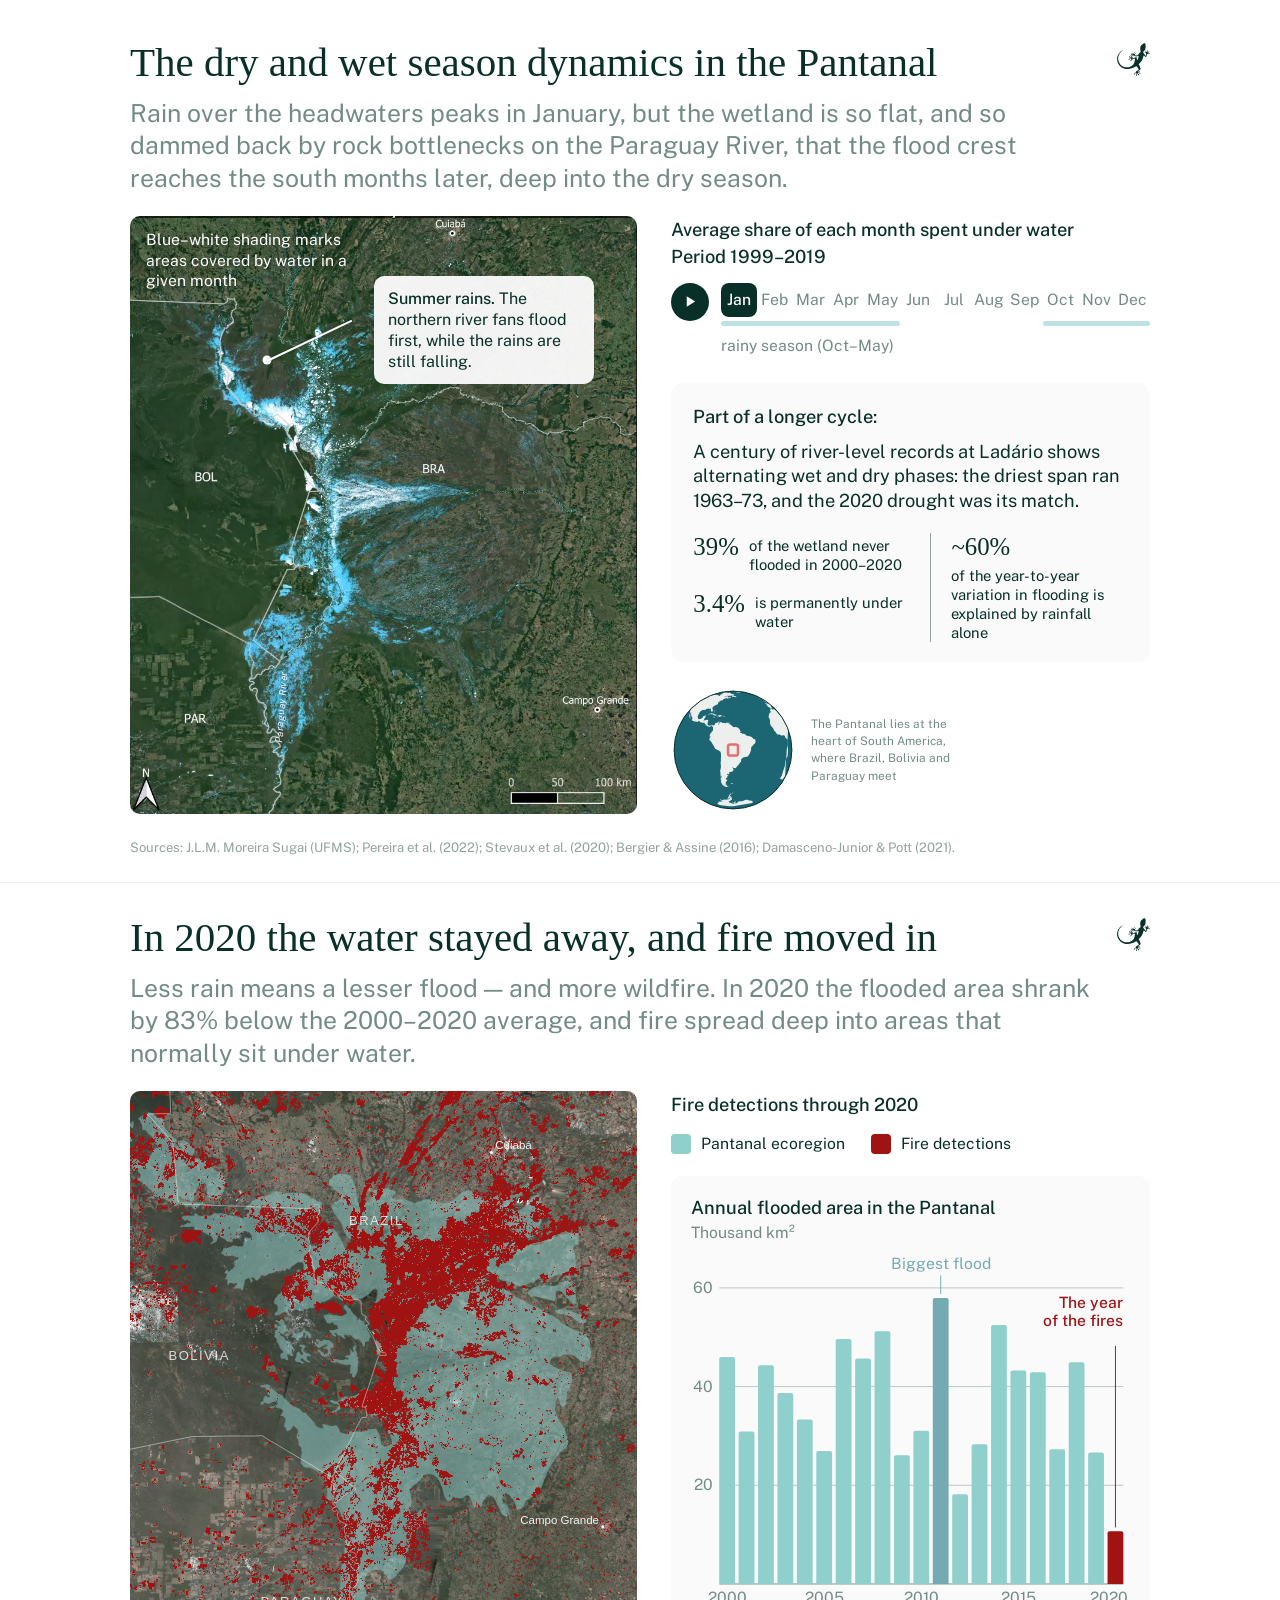
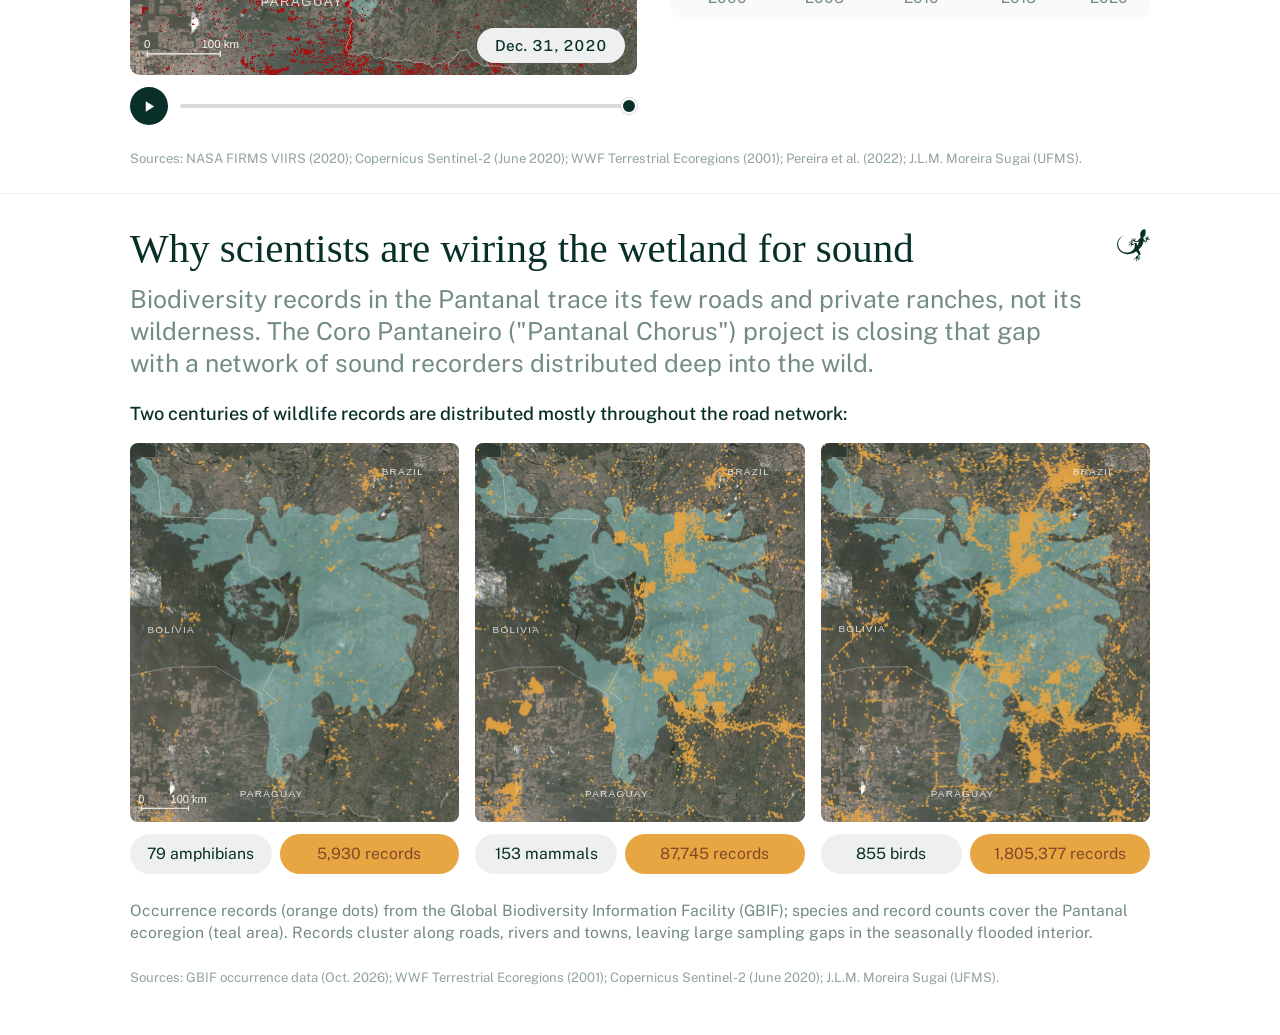
==== index.html @ e4e90130 "Pantanal flood pulse, 2020 fires and Coro Pantaneiro interactive (2026_096) Three stand-alone figure" ====
<!DOCTYPE html>
<html lang="en">
<head>
<meta charset="UTF-8">
<meta name="viewport" content="width=device-width, initial-scale=1.0">
<title>Pantanal figures (2026_096)</title>
<link rel="preconnect" href="https://fonts.googleapis.com">
<link rel="preconnect" href="https://fonts.gstatic.com" crossorigin>
<link href="https://fonts.googleapis.com/css2?family=Public+Sans:wght@400;500;600&family=Rowan:wght@400;500&display=swap" rel="stylesheet">
<link rel="stylesheet" href="css/style.css">
<link rel="preload" as="image" href="assets/pdf_flood_july.jpg">
<link rel="preload" as="image" href="assets/pdf_fire_sep.jpg">
</head>
<body>

<!-- ============ Figure 1 — The dry and wet season dynamics in the Pantanal ============ -->
<section id="figure-1">
  <div class="wrap">
    <div class="card">
      <div class="fig-head">
        <h2 id="pulseHeading"></h2>
        <img class="fig-logo" src="assets/mongabay-logomark.svg" alt="Mongabay" width="40" height="40">
      </div>
      <div class="section-body" id="pulseBody"></div>
      <div class="two-col">
        <div>
          <div class="map-frame" id="pulseFrame">
            <video id="pulseVideo" src="assets/flood_monthly.mp4" poster="assets/flood_poster.jpg"
                   muted playsinline loop preload="auto"></video>
            <p class="map-overlay" id="pulseOverlay"></p>
            <span class="river-label">Paraguay River</span>
            <!-- callouts injected here -->
          </div>
        </div>
        <div>
          <p class="map-title"><span id="pulseMapTitle"></span><span class="map-title-period" id="pulseMapPeriod"></span></p>
          <div class="transport">
            <button class="playbtn" id="pulsePlay" aria-label="Play or pause the monthly flood animation"></button>
            <div class="month-dial">
              <div class="month-row" id="monthRow"></div>
              <div class="season-band" id="seasonBand"></div>
              <div class="season-label" id="seasonLabel"></div>
            </div>
          </div>
          <div class="cycle-panel">
            <p class="panel-lead" id="pulseCycleLead"></p>
            <p class="panel-body" id="pulseCycleNote"></p>
            <div class="stat-grid" id="pulseStats"></div>
          </div>
          <figure class="globe-row">
            <img src="assets/locator_globe.svg" alt="Globe centred on South America with the Pantanal marked in red">
            <figcaption id="pulseGlobeCaption"></figcaption>
          </figure>
        </div>
      </div>
      <p class="fig-sources" id="fig1Sources"></p>
    </div>
  </div>
</section>

<!-- ============ Figure 2 — In 2020 the water stayed away, and fire moved in ============ -->
<section id="figure-2">
  <div class="wrap">
    <div class="card">
      <div class="fig-head">
        <h2 id="fireHeading"></h2>
        <img class="fig-logo" src="assets/mongabay-logomark.svg" alt="Mongabay" width="40" height="40">
      </div>
      <div class="section-body" id="fireBody"></div>
      <div class="two-col">
        <div>
          <div class="map-frame">
            <img class="map-base" src="assets/fig2_basemap_photo.jpg"
                 alt="Satellite map of the Pantanal, teal ecoregion area with 2020 fire detections in red">
            <canvas id="fireCanvas" width="1320" height="1520" aria-hidden="true"></canvas>
            <img class="map-furniture" src="assets/fig2_overlay.svg" alt="" aria-hidden="true">
            <div class="date-chip" id="dateChip">Dec. 31, 2020</div>
          </div>
          <div class="transport">
            <button class="playbtn" id="firePlay" aria-label="Play or pause the 2020 flood and fire animation"></button>
            <input type="range" class="timeline" id="fireSlider" min="0" max="1000" value="0"
                   aria-label="Scrub through 2020">
          </div>
        </div>
        <div>
          <p class="map-title" id="fireMapTitle"></p>
          <div class="legend" id="fireLegend"></div>
          <div class="chart-block">
            <p class="chart-title" id="chartTitle"></p>
            <p class="chart-unit" id="chartUnit"></p>
            <svg id="floodChart" viewBox="0 0 560 450" role="img"
                 aria-label="Bar chart of annual flooded area in the Pantanal, 2000 to 2020"></svg>
          </div>
        </div>
      </div>
      <p class="fig-sources" id="fig2Sources"></p>
    </div>
  </div>
</section>

<!-- ============ Figure 3 — Why scientists are wiring the wetland for sound ============ -->
<section id="figure-3">
  <div class="wrap">
    <div class="card">
      <div class="fig-head">
        <h2 id="listenHeading"></h2>
        <img class="fig-logo" src="assets/mongabay-logomark.svg" alt="Mongabay" width="40" height="40">
      </div>
      <div class="section-body" id="listenBody"></div>
      <p class="map-title" id="gbifTitle"></p>
      <div class="gbif-grid" id="gbifGrid"></div>
      <p class="map-caption" id="gbifCaption"></p>
      <p class="fig-sources" id="fig3Sources"></p>
    </div>
  </div>
</section>

<script src="js/content.js"></script>
<script src="assets/fire_days.js"></script>
<script src="js/main.js"></script>
</body>
</html>
---- css/style.css ----
/* ============================================================
   Pantanal flood pulse × fire × bioacoustics — Mongabay style
   Layout and type follow Andrés's Illustrator redesign
   (2026_096_AA_Pantanal_v1.ai, 28 Oct), scaled from its
   1350 pt canvas to the page. Tokens first — adjust here.
   ============================================================ */

:root {
  /* Mongabay Design System tokens — adjust here */
  --pine: #092f29;         /* pine-green */
  --emerald: #006a54;      /* emerald-green */
  --charcoal: #181818;
  --gray-mid: #d9d9d9;     /* medium-gray / border */
  --offwhite: #eef0f0;     /* off-white (pills ground) */
  --white: #fcfcfc;
  --surface: #ffffff;      /* finished graphics sit on white, like the article page */
  --chart-panel: #fafafa;  /* chart + note panels */
  --hairline: #0f362e14;   /* line */
  --ink: #092f29;          /* text on light = pine */
  --tone-light: #738b87;   /* ink-muted: decks, captions, axis labels */
  --ink-subtle: #92a3a0;   /* source lines, panel divider */

  /* Data + map tokens — adjust here */
  --flood-teal: #8fd0cd;   /* bars + flood legend, matches the video's water */
  --flood-deep: #74aab1;   /* highlighted 2011 bar + its leader */
  --fire-red: #a01313;     /* 2020 bar, fire legend, red annotation */
  --flood-light: #bee1e5;  /* sky-blue: rainy-season band */
  --chart-grid: #788986;
  --tiger-orange: #e8a643;      /* GBIF dots + record pill background — adjust here */
  --tiger-orange-tone: #80482b; /* record pill text (brown) — adjust here */

  /* Typography — adjust font stacks and base size here */
  --font-serif: "Rowan", Georgia, serif;
  --font-sans: "Public Sans", Helvetica, Arial, sans-serif;
  --text-base: 16px;

  /* Layout — adjust page width and rhythm here */
  --maxw: 1060px;
  --gap: 28px;
  --radius: 10px;
}

* { box-sizing: border-box; margin: 0; padding: 0; }

html { font-size: var(--text-base); }

body {
  font-family: var(--font-sans);
  color: var(--ink);
  background: var(--surface);   /* white, matching the article page — adjust here */
  line-height: 1.5;
  -webkit-font-smoothing: antialiased;
}

.wrap {
  max-width: var(--maxw);
  margin: 0 auto;
  padding: 0 20px;
}

/* ---------------- figures (stand-alone cards) ---------------- */

section { padding: 24px 0; }
section:first-of-type { padding-top: 32px; }
section:last-of-type { padding-bottom: 48px; }

/* figures flow on the white page; a hairline separates them in the compiled view */
body:not(.solo) section + section { border-top: 1px solid var(--hairline); }

.card { padding: 6px 0 0; }

.fig-head {
  display: flex;
  justify-content: space-between;
  align-items: flex-start;
  gap: 16px;
  margin-bottom: 10px;
}
.fig-head h2 { margin-bottom: 0; }

/* lizard mark: 0.8 × the title size, as in the static graphics */
.fig-logo {
  flex: none;
  width: clamp(1.3rem, 3vw, 2.05rem);   /* adjust mark size here */
  height: auto;
  margin-top: 0.3rem;
}

h2 {
  font-family: var(--font-serif);
  font-weight: 400;
  font-size: clamp(1.5rem, 3.85vw, 2.56rem);
  line-height: 1.2;
  color: var(--pine);
}

.section-body p {
  margin-bottom: 14px;
  font-weight: 400;
  font-size: clamp(1.05rem, 2.35vw, 1.55rem);
  line-height: 1.3;
  color: var(--tone-light);   /* ink-muted deck — adjust here */
  max-width: 64ch;
}

.two-col {
  display: grid;
  grid-template-columns: 1.06fr 1fr;   /* map | text, as in the v1 artboards — adjust here */
  gap: clamp(20px, 3vw, 34px);
  align-items: start;
  margin-top: 22px;
}

.map-title {
  font-size: clamp(0.95rem, 1.7vw, 1.14rem);
  font-weight: 500;
  color: var(--pine);
  margin-bottom: 10px;
}
.map-title-period { display: block; }

/* ---------------- video + overlays ---------------- */

.map-frame {
  position: relative;
  border-radius: var(--radius);
  overflow: hidden;
  container-type: inline-size;   /* lets the date chip scale with the video */
}
.map-frame video, .map-frame img.still { width: 100%; display: block; }

/* white annotation over the map's top-left corner (replaces the caption);
   the soft shadow keeps it readable while the flood animates beneath */
.map-overlay {
  position: absolute;
  top: 14px; left: 16px;
  color: #fff;
  font-size: clamp(0.78rem, 1.5vw, 0.98rem);
  line-height: 1.32;
  max-width: 21ch;
  text-shadow: 0 1px 8px rgba(0, 0, 0, 0.5);
}

/* callouts over the flood map */
.callout {
  position: absolute;
  opacity: 0;
  transition: opacity 0.45s ease;
  pointer-events: none;
}
.callout.visible { opacity: 1; }
.callout .dot {
  position: absolute;
  width: 9px; height: 9px;
  border-radius: 50%;
  background: #fff;
  transform: translate(-50%, -50%);
}
.callout .line {
  position: absolute;
  height: 2px;
  background: #fff;
  box-shadow: 0 0 2px rgba(0, 0, 0, 0.4);
  transform-origin: left center;
}
.callout .box {
  position: absolute;
  width: min(22ch, 44vw);
  background: rgba(252, 252, 252, 0.95);
  border-radius: 10px;
  padding: 12px 14px;
  font-size: clamp(0.78rem, 1.55vw, 1rem);
  line-height: 1.32;
  color: var(--ink);
}
.callout .box b { font-weight: 500; }

/* date chip (2020 map) — sized in container units so it always
   covers the burned-in label corner, whatever the video width */
.date-chip {
  position: absolute;
  right: 12px; bottom: 12px;
  padding: 10px 18px;
  background: var(--offwhite);   /* rounded pill, like the Fig 3 labels — adjust here */
  color: var(--ink);
  font-variant-numeric: tabular-nums;
  font-size: clamp(0.72rem, 3.4cqw, 0.95rem);
  font-weight: 500;
  border-radius: 999px;
  line-height: 1;
}

/* fire canvas sits over the basemap image; label overlay above the fire */
.map-frame img.map-base { width: 100%; display: block; }
#fireCanvas,
.map-frame img.map-furniture {
  position: absolute;
  inset: 0;
  width: 100%;
  height: 100%;
  pointer-events: none;
}

/* river label on the Fig 1 animation — position/rotation adjust here */
.river-label {
  position: absolute;
  left: 30%;
  top: 82%;
  transform: translate(-50%, -50%) rotate(-86deg);
  color: var(--white);
  font-style: italic;
  font-size: clamp(0.6rem, 1.9cqw, 0.82rem);
  letter-spacing: 0.05em;
  text-shadow: 0 1px 6px rgba(0, 0, 0, 0.55);
  white-space: nowrap;
  pointer-events: none;
}

/* transport row: play button + dial / slider */
.transport {
  display: flex;
  align-items: flex-start;
  gap: 12px;
  margin-top: 12px;
}

.playbtn {
  flex: none;
  width: 38px; height: 38px;
  border: none;
  border-radius: 50%;
  background: var(--pine);         /* control color — adjust here */
  color: var(--white);
  cursor: pointer;
  display: grid;
  place-items: center;
}
.playbtn svg { width: 15px; height: 15px; fill: currentColor; }

/* month dial (fig 1 right column) */
.month-dial { flex: 1; }
.month-row { display: flex; }
.month-cell {
  flex: 1;
  border: none;
  background: none;
  font-family: var(--font-sans);
  font-size: clamp(0.72rem, 1.5vw, 0.98rem);
  font-weight: 400;
  color: var(--tone-light);
  padding: 7px 0 8px;
  cursor: pointer;
  border-radius: 8px;
  position: relative;
}
.month-cell.active {
  background: var(--pine);
  color: var(--white);
  font-weight: 500;
}
.season-band { position: relative; height: 5px; margin-top: 4px; }
.season-band .seg {
  position: absolute;
  top: 0; height: 100%;
  background: var(--flood-light);   /* rainy-season band color — adjust here */
  border-radius: 2.5px;
}
.season-label {
  font-size: clamp(0.72rem, 1.5vw, 0.98rem);
  color: var(--tone-light);
  margin-top: 8px;
}

/* hover states only where a real pointer exists */
@media (hover: hover) and (pointer: fine) {
  .playbtn:hover { background: var(--emerald); }
  .month-cell:not(.active):hover { background: var(--offwhite); }
}

/* 2020 slider */
input[type="range"].timeline {
  flex: 1;
  align-self: center;
  -webkit-appearance: none;
  appearance: none;
  height: 4px;
  border-radius: 2px;
  background: var(--gray-mid);
  outline: none;
}
input[type="range"].timeline::-webkit-slider-thumb {
  -webkit-appearance: none;
  appearance: none;
  width: 16px; height: 16px;
  border-radius: 50%;
  background: var(--pine);
  border: 2.5px solid var(--white);
  box-shadow: 0 0 0 1px var(--gray-mid);
  cursor: pointer;
}
input[type="range"].timeline::-moz-range-thumb {
  width: 16px; height: 16px;
  border-radius: 50%;
  background: var(--pine);
  border: 2.5px solid var(--white);
  box-shadow: 0 0 0 1px var(--gray-mid);
  cursor: pointer;
}

.map-caption {
  font-size: 0.98rem;
  color: var(--tone-light);
  line-height: 1.4;
  margin-top: 26px;
}

/* legend (fig 2 right column) */
.legend { display: flex; gap: 26px; margin: 14px 0 20px; flex-wrap: wrap; }
.legend .item { display: flex; align-items: center; gap: 10px; font-size: 0.98rem; color: var(--ink); }
.legend .sw { width: 20px; height: 20px; border-radius: 4px; }
.legend .sw.flood { background: var(--flood-teal); }
.legend .sw.fire { background: var(--fire-red); }

/* ---------------- fig 1: cycle panel + stats ---------------- */

.cycle-panel {
  background: var(--chart-panel);   /* note panel ground — adjust here */
  border-radius: 12px;
  padding: 20px 22px;
  margin-top: 26px;
}
.panel-lead {
  font-size: 1.14rem;
  font-weight: 500;
  color: var(--ink);
  margin-bottom: 10px;
}
.panel-body {
  font-size: 1.14rem;
  line-height: 1.32;
  color: var(--ink);
}
.stat-grid {
  display: grid;
  grid-template-columns: 1.2fr 1fr;
  margin-top: 20px;
}
.stat-col { display: flex; flex-direction: column; gap: 16px; padding-right: 10px; }
.stat-col.right {
  border-left: 1px solid var(--ink-subtle);   /* divider — adjust here */
  padding: 0 0 0 20px;
}
.stat { display: flex; gap: 10px; align-items: flex-start; }
.stat.tall { flex-direction: column; gap: 6px; }
.stat-num {
  font-family: var(--font-serif);   /* serif stat numbers — adjust here */
  font-size: 1.55rem;   /* big stat numbers — adjust here */
  line-height: 1.1;
  color: var(--ink);
}
.stat-label {
  font-size: 0.92rem;
  line-height: 1.3;
  color: var(--ink);
  padding-top: 3px;
}
.stat.tall .stat-label { padding-top: 0; }

/* locator globe under the panel, label beside it */
.globe-row {
  display: flex;
  align-items: center;
  gap: 16px;
  margin-top: 26px;
}
.globe-row img { width: 124px; flex: none; }   /* globe size — adjust here */
.globe-row figcaption {
  font-size: 0.74rem;
  color: var(--tone-light);
  line-height: 1.45;
  max-width: 24ch;
}

/* ---------------- fig 2: bar chart ---------------- */

.chart-block {
  background: var(--chart-panel);   /* charts sit on a chart-panel — adjust here */
  border-radius: 12px;
  padding: 18px 20px 12px;
}
.chart-title {
  font-size: 1.14rem;
  font-weight: 500;
  color: var(--ink);
}
.chart-unit { font-size: 0.98rem; color: var(--tone-light); margin-bottom: 10px; }
#floodChart { width: 100%; height: auto; display: block; }
#floodChart text { font-family: var(--font-sans); }

/* ---------------- fig 3: GBIF multiples + pills ---------------- */

.gbif-grid {
  display: grid;
  grid-template-columns: repeat(3, 1fr);
  gap: 16px;
  margin-top: 16px;
}
.gbif-grid figure { margin: 0; }
.gbif-grid img {
  width: 100%;
  display: block;
  border-radius: 8px;
}
.pill-row { display: flex; gap: 8px; margin-top: 12px; }
.pill {
  border-radius: 999px;
  font-size: 0.98rem;
  line-height: 1;
  padding: 12px 8px;
  text-align: center;
  white-space: nowrap;
}
.pill-light { background: var(--offwhite); color: var(--ink); flex: 0 0 43%; }
.pill-dark { background: var(--tiger-orange); color: var(--tiger-orange-tone); flex: 1; }

#figure-3 .map-title { margin-top: 20px; }
#figure-3 .map-caption { max-width: none; }

/* ---------------- per-figure source line ---------------- */

.fig-sources {
  margin-top: 24px;
  font-size: 0.82rem;        /* a credit, not fine print */
  color: var(--ink-subtle);
  line-height: 1.5;
}

/* ---------------- print (for the Illustrator snapshot) ---------------- */

/* pdf snapshot mode keeps the desktop layout whatever the print engine's
   layout width, so columns match the live page */
body.pdf .two-col { grid-template-columns: 1.06fr 1fr; }
body.pdf .callout .box { width: min(22ch, 260px); }

@media print {
  * { print-color-adjust: exact; -webkit-print-color-adjust: exact; }
  .playbtn, input.timeline { display: none; }  /* UI controls, not design content */
  .card, .map-frame, .chart-block { break-inside: avoid; }
  body:not(.solo) section + section { border-top: none; }
}

/* ---------------- responsive ---------------- */

@media (max-width: 760px) {
  .two-col { grid-template-columns: 1fr; }
  .stat-grid { grid-template-columns: 1fr; }
  .stat-col { padding-right: 0; }
  .stat-col.right {
    border-left: none;
    border-top: 1px solid var(--ink-subtle);
    padding: 16px 0 0;
    margin-top: 16px;
  }
  /* GBIF maps stay three-across so the comparison reads at a glance */
  .gbif-grid { gap: 8px; }
  .pill-row { flex-direction: column; gap: 6px; }
  .pill { font-size: 0.72rem; padding: 8px 6px; }
  .pill-light { flex: none; }
}
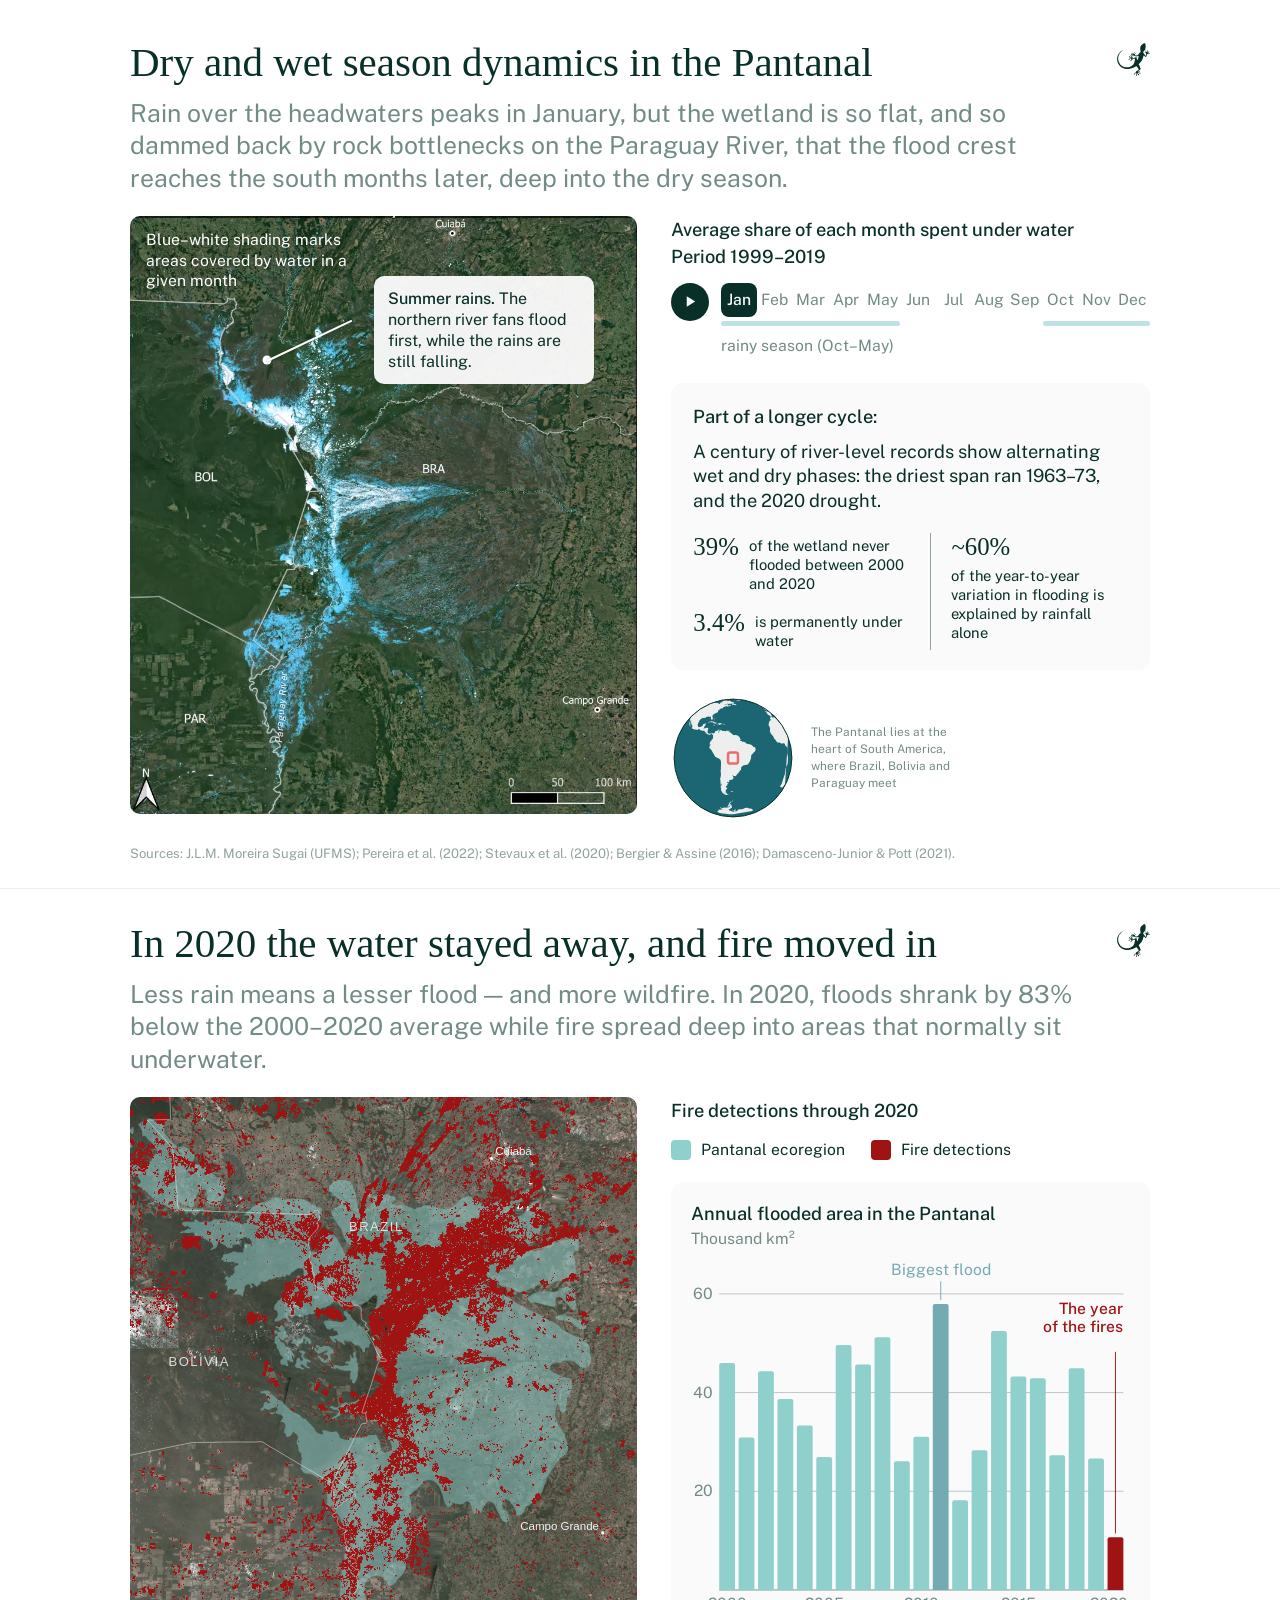
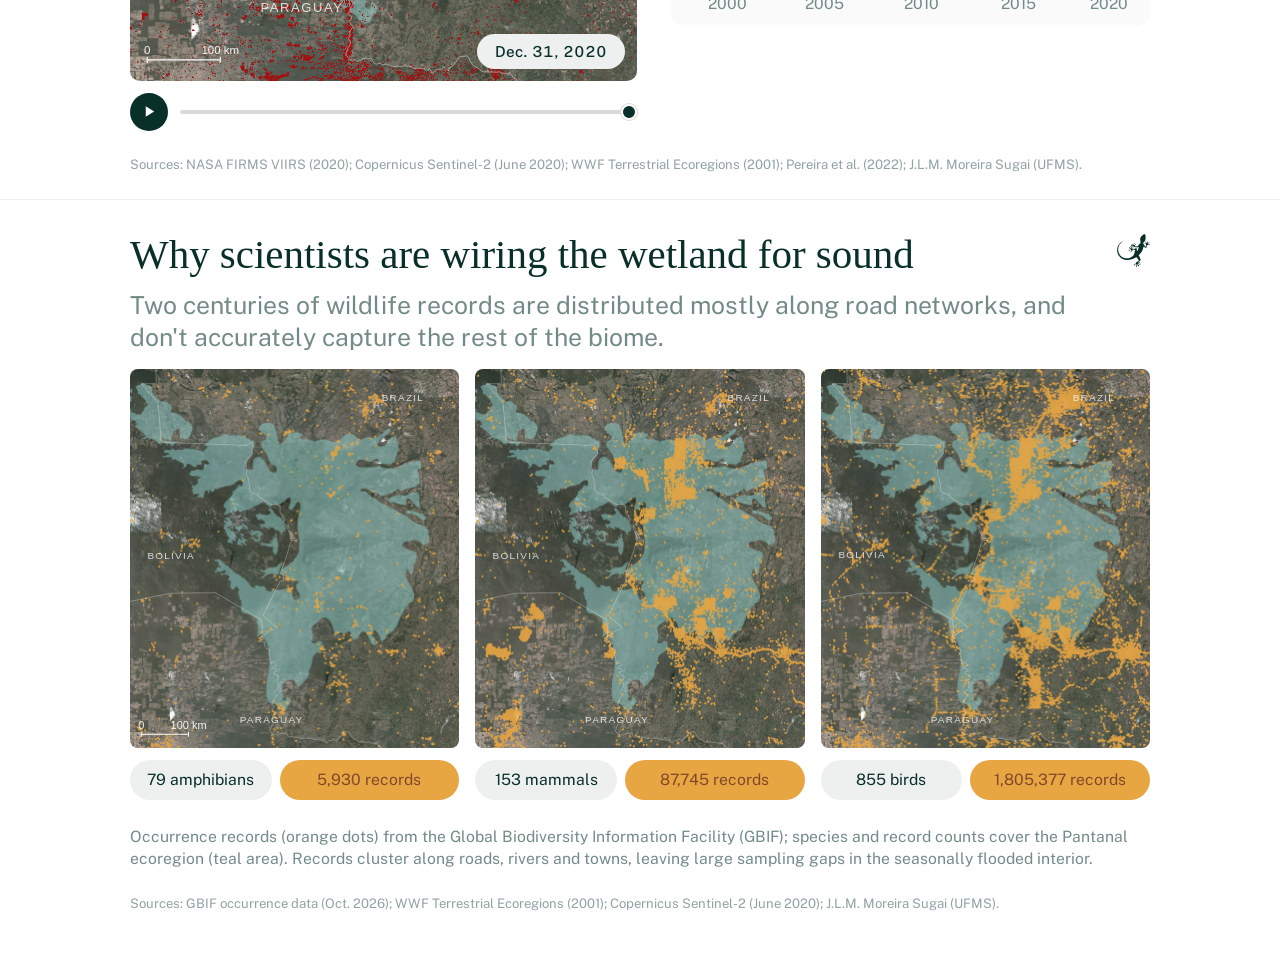
==== commit cec7dfa4: "Updates" ====
--- a/index.html
+++ b/index.html
@@ -107,7 +107,6 @@
         <img class="fig-logo" src="assets/mongabay-logomark.svg" alt="Mongabay" width="40" height="40">
       </div>
       <div class="section-body" id="listenBody"></div>
-      <p class="map-title" id="gbifTitle"></p>
       <div class="gbif-grid" id="gbifGrid"></div>
       <p class="map-caption" id="gbifCaption"></p>
       <p class="fig-sources" id="fig3Sources"></p>
